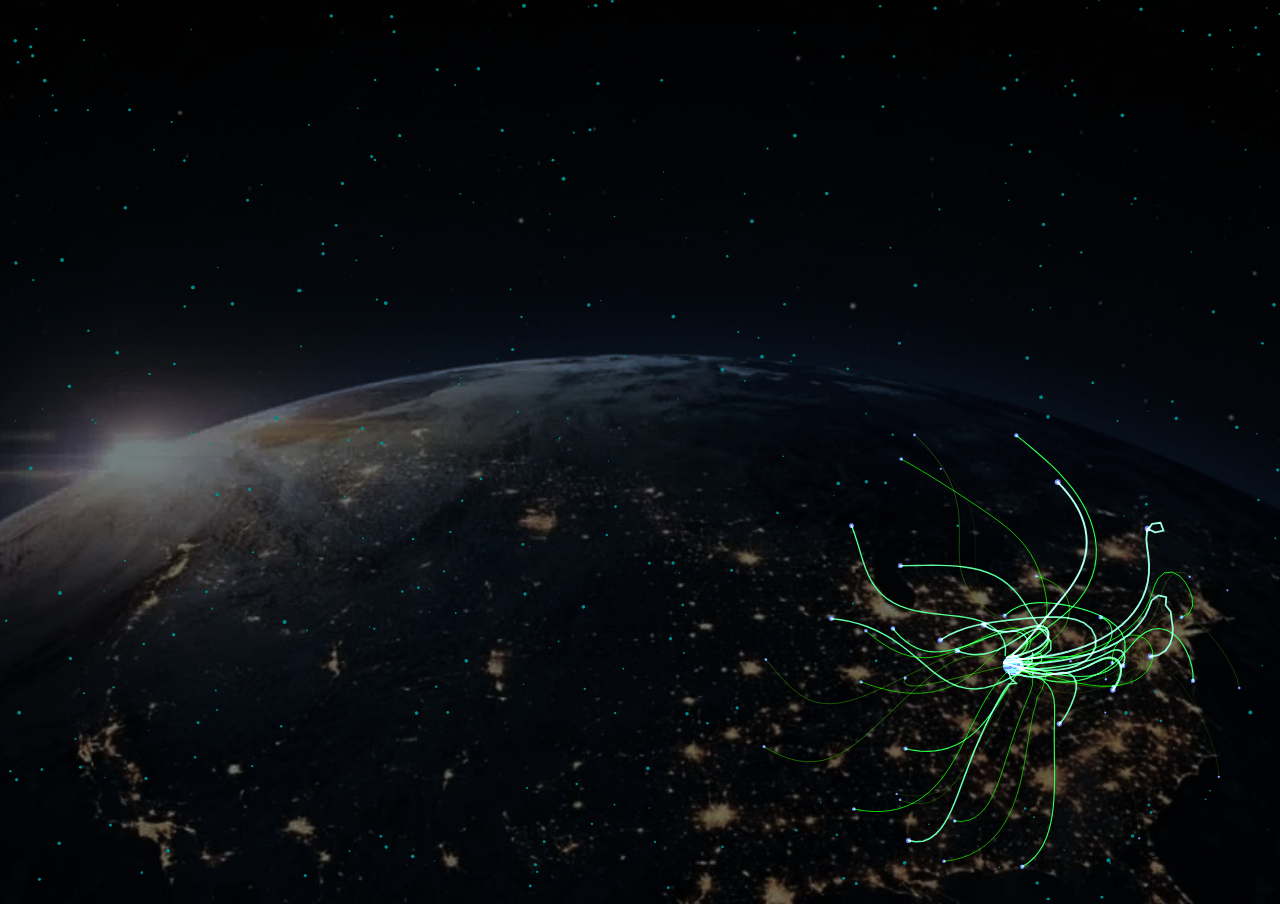
==== monstro-galactico/index.html @ 4bfb354b "Monstro Elétrico" ====
<!DOCTYPE html>
<html lang="en" >
<head>
  <meta charset="UTF-8">
  <title>Monstro Galactico</title>
      <link rel="stylesheet" href="https://cdnjs.cloudflare.com/ajax/libs/font-awesome/6.0.0-beta2/css/all.min.css">
  <link rel="stylesheet" href="./style.css">

</head>
<body>
  <canvas id="canvas"></canvas>
  <script  src="./script.js"></script>
</body>
</html>
---- monstro-galactico/style.css ----
body,
html {
  margin: 0px;
  padding: 0px;
  position: fixed;
  background-image: url('background.png');
  background-size: cover;
  background-repeat: no-repeat;
  background-position: center;
}
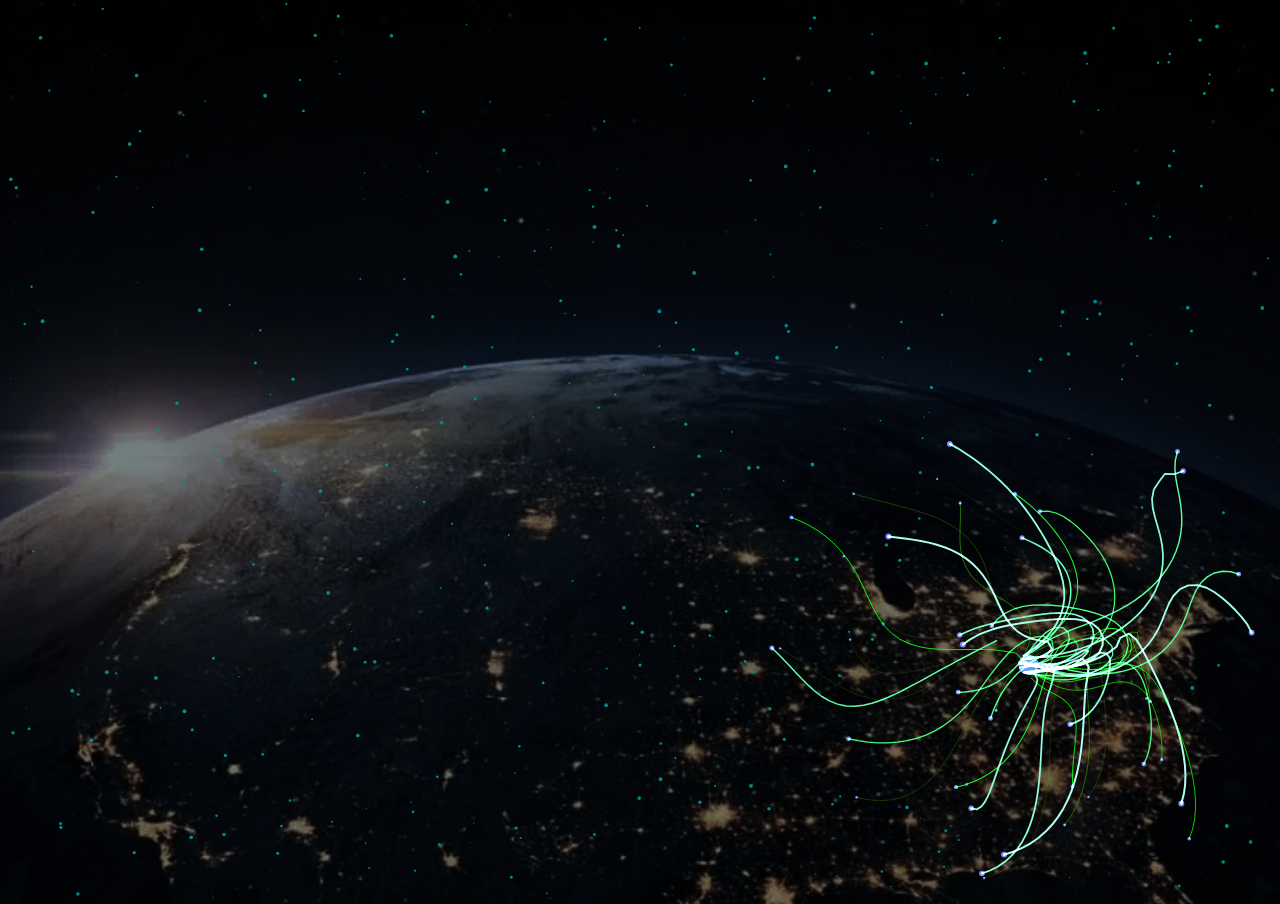
==== commit d3e68563: "Monstro Galactico" ====
--- a/monstro-galactico/index.html
+++ b/monstro-galactico/index.html
@@ -2,7 +2,7 @@
 <html lang="en" >
 <head>
   <meta charset="UTF-8">
-  <title>Monstro Galactico</title>
+  <title>Monstro Galactico na Terra</title>
       <link rel="stylesheet" href="https://cdnjs.cloudflare.com/ajax/libs/font-awesome/6.0.0-beta2/css/all.min.css">
   <link rel="stylesheet" href="./style.css">
 
